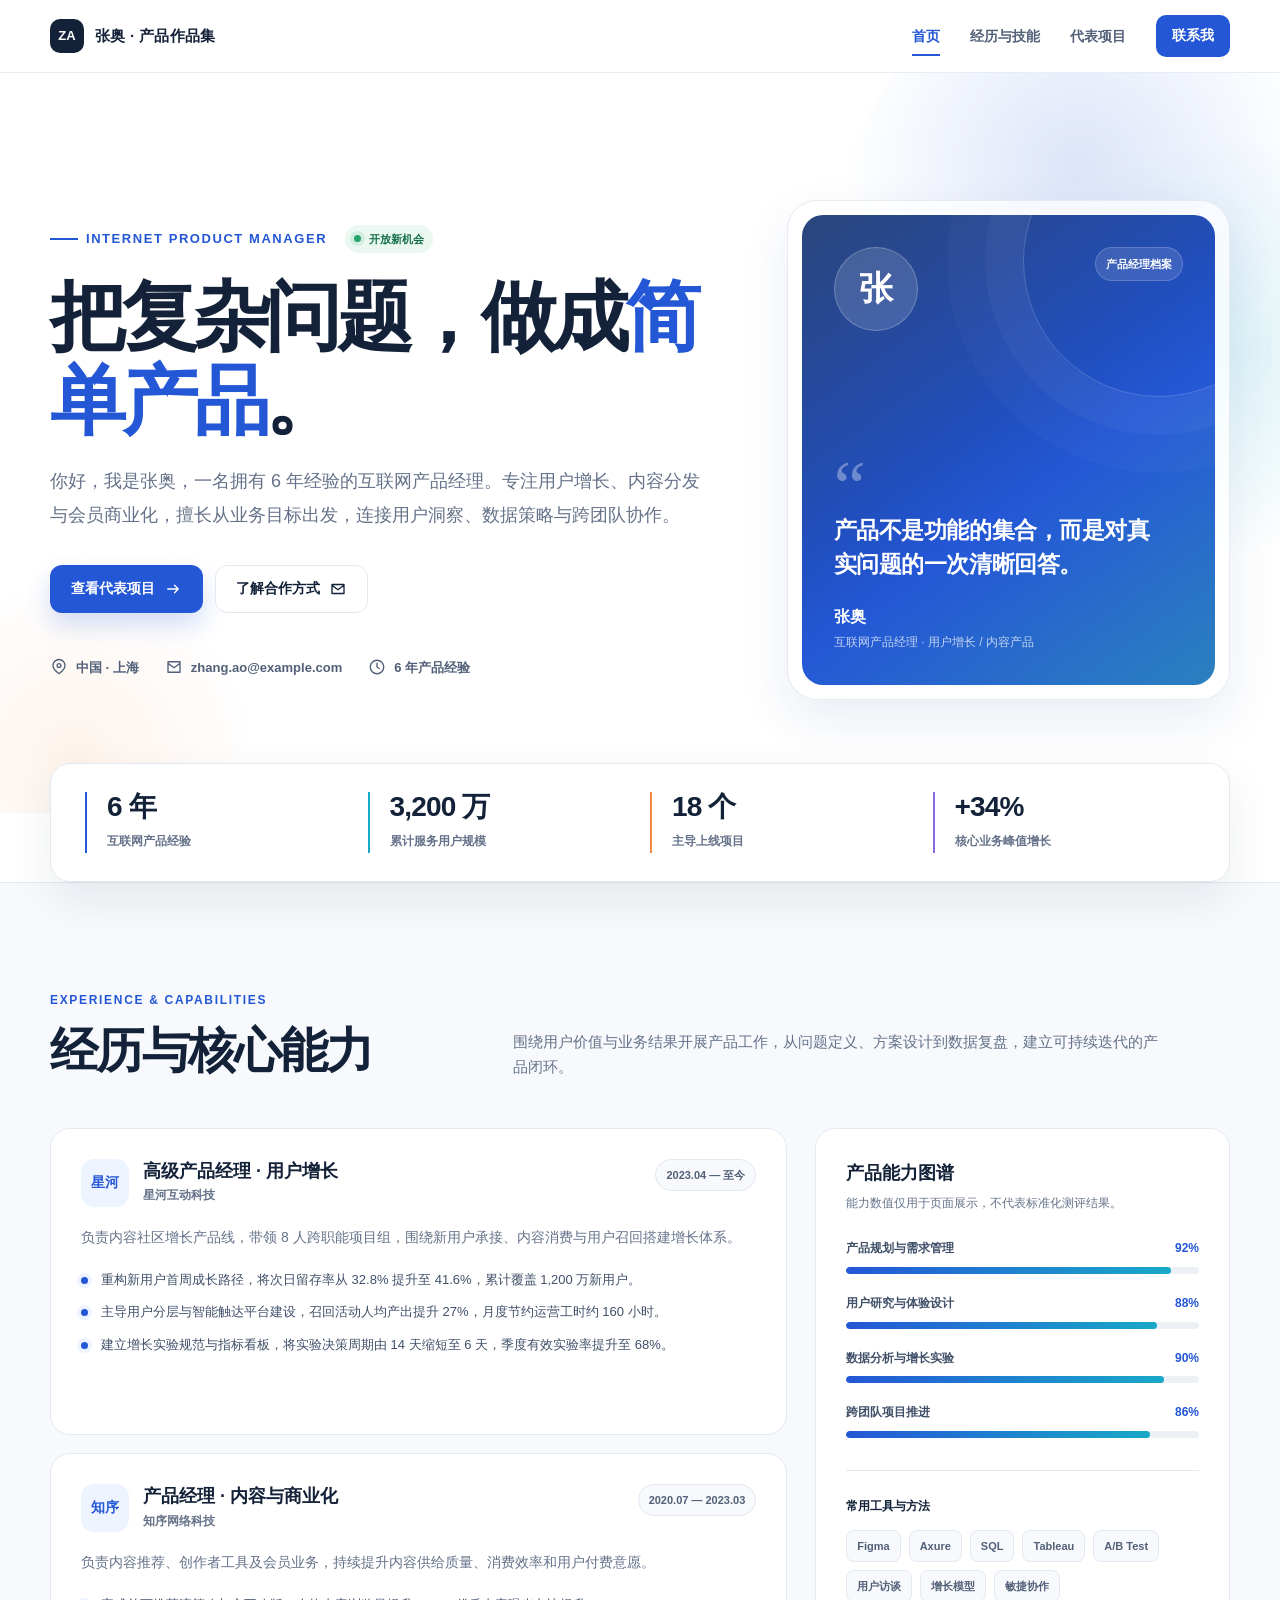
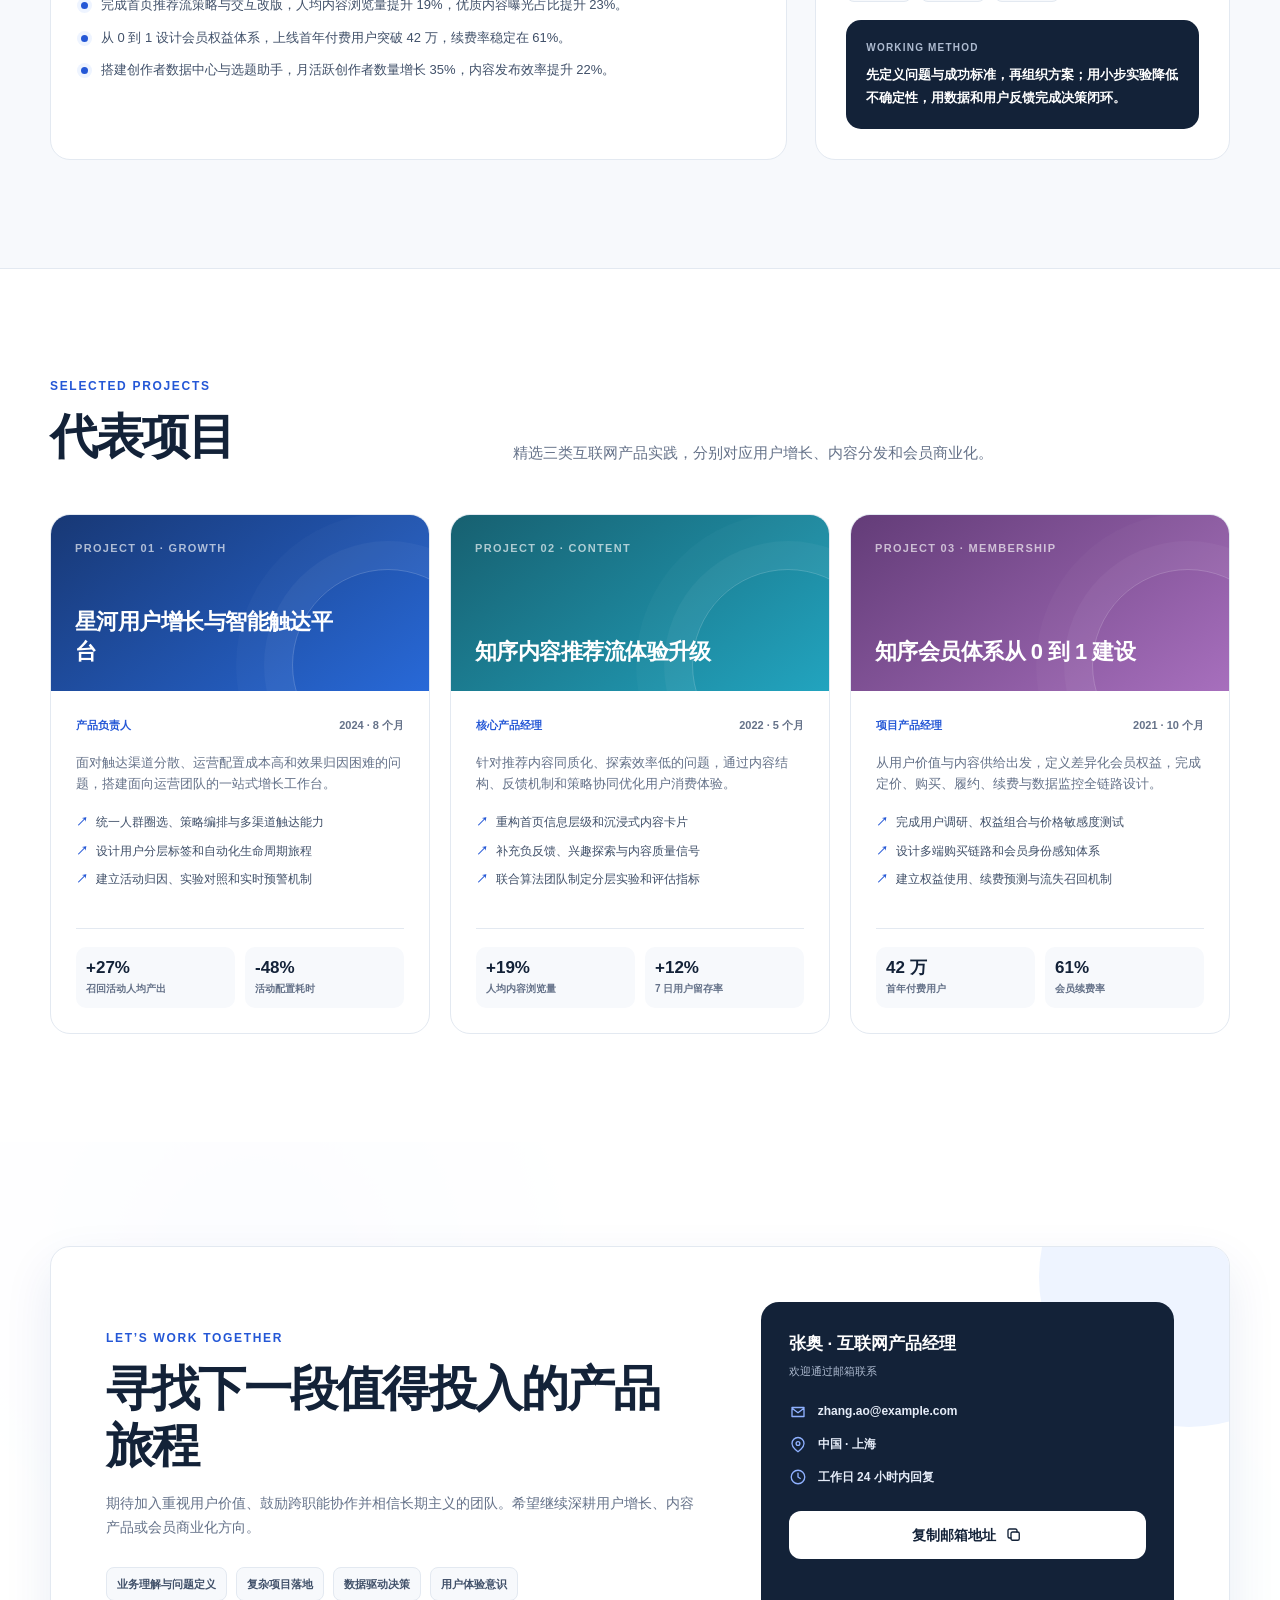
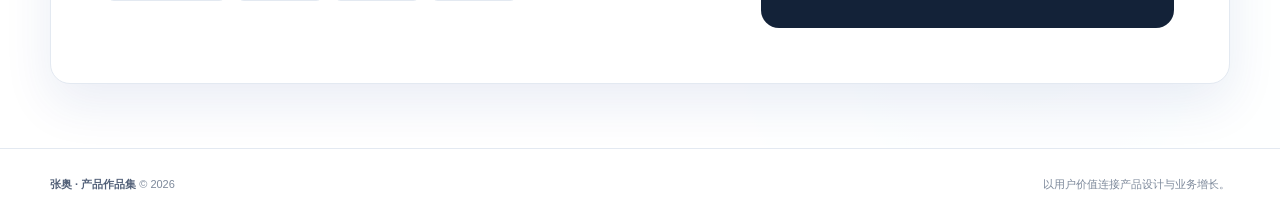
==== product-manager-portfolio/index.html @ 7a9aa95c "Publish product manager portfolio" ====
<!DOCTYPE html>
<html lang="zh-CN">
<head>
  <meta charset="UTF-8">
  <meta name="viewport" content="width=device-width, initial-scale=1.0">
  <meta name="description" content="互联网产品经理张奥的个人作品集主页">
  <title>张奥｜互联网产品经理作品集</title>
  <style>
    :root {
      --ink: #132238;
      --muted: #657289;
      --blue: #2457d6;
      --blue-dark: #173b93;
      --blue-soft: #eef4ff;
      --cyan: #19a9c8;
      --orange: #f08a45;
      --line: #e3e9f1;
      --panel: #f7f9fc;
      --white: #ffffff;
      --shadow: 0 20px 50px rgba(23, 59, 147, 0.09);
      --radius: 20px;
      --max: 1180px;
    }

    * {
      box-sizing: border-box;
    }

    html {
      scroll-behavior: smooth;
      scroll-padding-top: 88px;
    }

    body {
      margin: 0;
      color: var(--ink);
      background: var(--white);
      font-family: Inter, "PingFang SC", "Microsoft YaHei", Arial, sans-serif;
      line-height: 1.65;
      overflow-x: hidden;
    }

    a {
      color: inherit;
      text-decoration: none;
    }

    button {
      font: inherit;
    }

    .container {
      width: min(calc(100% - 40px), var(--max));
      margin: 0 auto;
    }

    .fiction-bar {
      position: relative;
      z-index: 20;
      padding: 8px 20px;
      color: #526078;
      background: #f5f7fb;
      border-bottom: 1px solid var(--line);
      font-size: 12px;
      letter-spacing: 0.06em;
      text-align: center;
    }

    .site-header {
      position: sticky;
      top: 0;
      z-index: 15;
      background: rgba(255, 255, 255, 0.9);
      border-bottom: 1px solid rgba(227, 233, 241, 0.8);
      backdrop-filter: blur(18px);
    }

    .nav-wrap {
      min-height: 72px;
      display: flex;
      align-items: center;
      justify-content: space-between;
      gap: 20px;
    }

    .brand {
      display: flex;
      align-items: center;
      gap: 11px;
      font-size: 15px;
      font-weight: 800;
      letter-spacing: 0.02em;
    }

    .brand-mark {
      width: 34px;
      height: 34px;
      display: grid;
      place-items: center;
      color: var(--white);
      background: var(--ink);
      border-radius: 10px;
      font-size: 13px;
      letter-spacing: 0;
    }

    .nav-links {
      display: flex;
      align-items: center;
      gap: 30px;
      color: #526078;
      font-size: 14px;
      font-weight: 600;
    }

    .nav-links a {
      position: relative;
      padding: 24px 0 22px;
      transition: color 0.25s ease;
    }

    .nav-links a::after {
      content: "";
      position: absolute;
      right: 0;
      bottom: 15px;
      left: 0;
      height: 2px;
      background: var(--blue);
      transform: scaleX(0);
      transition: transform 0.25s ease;
    }

    .nav-links a:hover,
    .nav-links a.active {
      color: var(--blue);
    }

    .nav-links a.active::after {
      transform: scaleX(1);
    }

    .nav-cta {
      padding: 9px 16px !important;
      color: var(--white) !important;
      background: var(--blue);
      border-radius: 10px;
    }

    .nav-cta::after {
      display: none;
    }

    .menu-button {
      display: none;
      width: 42px;
      height: 42px;
      padding: 0;
      background: var(--white);
      border: 1px solid var(--line);
      border-radius: 11px;
      cursor: pointer;
    }

    .menu-button span {
      display: block;
      width: 18px;
      height: 2px;
      margin: 4px auto;
      background: var(--ink);
    }

    .hero {
      position: relative;
      min-height: 740px;
      padding: 86px 0 72px;
      display: flex;
      align-items: center;
      overflow: hidden;
    }

    .hero::before {
      content: "";
      position: absolute;
      top: -120px;
      right: -170px;
      width: 620px;
      height: 620px;
      background:
        radial-gradient(circle at 40% 35%, rgba(36, 87, 214, 0.16), transparent 42%),
        radial-gradient(circle at 64% 64%, rgba(25, 169, 200, 0.15), transparent 38%);
      border-radius: 50%;
      filter: blur(2px);
      pointer-events: none;
    }

    .hero::after {
      content: "";
      position: absolute;
      left: -120px;
      bottom: -140px;
      width: 390px;
      height: 390px;
      background: radial-gradient(circle, rgba(240, 138, 69, 0.1), transparent 66%);
      border-radius: 50%;
      pointer-events: none;
    }

    .hero-grid {
      position: relative;
      z-index: 2;
      display: grid;
      grid-template-columns: 1.2fr 0.8fr;
      align-items: center;
      gap: 72px;
    }

    .eyebrow {
      display: inline-flex;
      align-items: center;
      gap: 8px;
      margin: 0 0 22px;
      color: var(--blue);
      font-size: 13px;
      font-weight: 800;
      letter-spacing: 0.12em;
      text-transform: uppercase;
    }

    .eyebrow::before {
      content: "";
      width: 28px;
      height: 2px;
      background: currentColor;
    }

    .availability {
      display: inline-flex;
      align-items: center;
      gap: 8px;
      margin-left: 10px;
      padding: 5px 9px;
      color: #15704a;
      background: #eaf8f1;
      border-radius: 999px;
      font-size: 11px;
      letter-spacing: 0;
    }

    .availability::before {
      content: "";
      width: 7px;
      height: 7px;
      background: #24a66a;
      border-radius: 50%;
      box-shadow: 0 0 0 4px rgba(36, 166, 106, 0.12);
    }

    h1 {
      max-width: 760px;
      margin: 0 0 22px;
      font-size: clamp(46px, 6vw, 76px);
      line-height: 1.1;
      letter-spacing: -0.055em;
    }

    h1 span {
      color: var(--blue);
    }

    .hero-lead {
      max-width: 665px;
      margin: 0 0 32px;
      color: var(--muted);
      font-size: 18px;
      line-height: 1.9;
    }

    .hero-actions {
      display: flex;
      flex-wrap: wrap;
      gap: 12px;
      margin-bottom: 44px;
    }

    .button {
      display: inline-flex;
      align-items: center;
      justify-content: center;
      gap: 9px;
      min-height: 48px;
      padding: 0 20px;
      border: 1px solid transparent;
      border-radius: 12px;
      font-size: 14px;
      font-weight: 750;
      cursor: pointer;
      transition: transform 0.25s ease, box-shadow 0.25s ease, background 0.25s ease;
    }

    .button:hover {
      transform: translateY(-2px);
    }

    .button-primary {
      color: var(--white);
      background: var(--blue);
      box-shadow: 0 12px 24px rgba(36, 87, 214, 0.2);
    }

    .button-primary:hover {
      background: var(--blue-dark);
      box-shadow: 0 16px 30px rgba(36, 87, 214, 0.26);
    }

    .button-secondary {
      color: var(--ink);
      background: var(--white);
      border-color: var(--line);
    }

    .button-secondary:hover {
      border-color: #b9c7dd;
      box-shadow: 0 12px 24px rgba(19, 34, 56, 0.08);
    }

    .icon {
      width: 18px;
      height: 18px;
      flex: none;
      stroke: currentColor;
      stroke-width: 1.8;
      stroke-linecap: round;
      stroke-linejoin: round;
      fill: none;
    }

    .meta-row {
      display: flex;
      flex-wrap: wrap;
      gap: 26px;
      color: #516078;
      font-size: 13px;
      font-weight: 600;
    }

    .meta-item {
      display: inline-flex;
      align-items: center;
      gap: 8px;
    }

    .profile-card {
      position: relative;
      padding: 14px;
      background: rgba(255, 255, 255, 0.68);
      border: 1px solid rgba(227, 233, 241, 0.9);
      border-radius: 30px;
      box-shadow: var(--shadow);
      backdrop-filter: blur(12px);
    }

    .profile-visual {
      position: relative;
      min-height: 470px;
      padding: 32px;
      display: flex;
      flex-direction: column;
      justify-content: space-between;
      color: var(--white);
      background:
        linear-gradient(145deg, rgba(255, 255, 255, 0.09), transparent 45%),
        linear-gradient(145deg, #16336f, #2457d6 58%, #2b81bf);
      border-radius: 21px;
      overflow: hidden;
    }

    .profile-visual::before {
      content: "";
      position: absolute;
      top: -90px;
      right: -80px;
      width: 270px;
      height: 270px;
      border: 1px solid rgba(255, 255, 255, 0.2);
      border-radius: 50%;
      box-shadow:
        0 0 0 38px rgba(255, 255, 255, 0.035),
        0 0 0 76px rgba(255, 255, 255, 0.025);
    }

    .profile-top {
      position: relative;
      z-index: 2;
      display: flex;
      align-items: flex-start;
      justify-content: space-between;
      gap: 20px;
    }

    .avatar {
      width: 84px;
      height: 84px;
      display: grid;
      place-items: center;
      color: var(--white);
      background: rgba(255, 255, 255, 0.14);
      border: 1px solid rgba(255, 255, 255, 0.24);
      border-radius: 50%;
      font-family: Georgia, serif;
      font-size: 34px;
      font-weight: 700;
    }

    .profile-chip {
      padding: 7px 10px;
      background: rgba(255, 255, 255, 0.12);
      border: 1px solid rgba(255, 255, 255, 0.18);
      border-radius: 999px;
      font-size: 11px;
      font-weight: 700;
    }

    .profile-quote {
      position: relative;
      z-index: 2;
    }

    .quote-mark {
      display: block;
      margin-bottom: -10px;
      color: rgba(255, 255, 255, 0.35);
      font-family: Georgia, serif;
      font-size: 72px;
      line-height: 1;
    }

    .profile-quote p {
      max-width: 320px;
      margin: 0 0 22px;
      font-size: 23px;
      font-weight: 700;
      line-height: 1.5;
      letter-spacing: -0.02em;
    }

    .profile-signature strong,
    .profile-signature span {
      display: block;
    }

    .profile-signature span {
      margin-top: 3px;
      color: rgba(255, 255, 255, 0.72);
      font-size: 12px;
    }

    .stats-strip {
      position: relative;
      z-index: 3;
      margin-top: -50px;
    }

    .stats-grid {
      padding: 28px 34px;
      display: grid;
      grid-template-columns: repeat(4, 1fr);
      gap: 20px;
      background: var(--white);
      border: 1px solid var(--line);
      border-radius: var(--radius);
      box-shadow: 0 18px 45px rgba(19, 34, 56, 0.08);
    }

    .stat {
      position: relative;
      padding-left: 20px;
      border-left: 2px solid var(--line);
    }

    .stat:first-child {
      border-left-color: var(--blue);
    }

    .stat:nth-child(2) {
      border-left-color: var(--cyan);
    }

    .stat:nth-child(3) {
      border-left-color: var(--orange);
    }

    .stat:nth-child(4) {
      border-left-color: #8b69dc;
    }

    .stat-value {
      display: block;
      margin-bottom: 4px;
      color: var(--ink);
      font-size: 28px;
      font-weight: 850;
      line-height: 1.1;
      letter-spacing: -0.03em;
    }

    .stat-label {
      color: var(--muted);
      font-size: 12px;
      font-weight: 600;
    }

    section {
      padding: 108px 0;
    }

    .section-muted {
      background: var(--panel);
      border-top: 1px solid var(--line);
      border-bottom: 1px solid var(--line);
    }

    .section-heading {
      margin-bottom: 48px;
      display: grid;
      grid-template-columns: 0.72fr 1.28fr;
      align-items: end;
      gap: 60px;
    }

    .section-kicker {
      display: block;
      margin-bottom: 12px;
      color: var(--blue);
      font-size: 12px;
      font-weight: 850;
      letter-spacing: 0.14em;
      text-transform: uppercase;
    }

    h2 {
      margin: 0;
      font-size: clamp(34px, 4vw, 48px);
      line-height: 1.18;
      letter-spacing: -0.04em;
    }

    .section-heading p {
      max-width: 650px;
      margin: 0;
      color: var(--muted);
      font-size: 15px;
    }

    .experience-layout {
      display: grid;
      grid-template-columns: 1.28fr 0.72fr;
      gap: 28px;
    }

    .timeline {
      display: grid;
      gap: 18px;
    }

    .experience-card,
    .skill-panel,
    .project-card,
    .contact-panel {
      background: var(--white);
      border: 1px solid var(--line);
      border-radius: var(--radius);
      transition: transform 0.3s ease, border-color 0.3s ease, box-shadow 0.3s ease;
    }

    .experience-card:hover,
    .skill-panel:hover,
    .project-card:hover {
      transform: translateY(-5px);
      border-color: #c6d2e4;
      box-shadow: var(--shadow);
    }

    .experience-card {
      padding: 30px;
    }

    .experience-head {
      display: flex;
      align-items: flex-start;
      justify-content: space-between;
      gap: 22px;
      margin-bottom: 19px;
    }

    .company {
      display: flex;
      align-items: center;
      gap: 14px;
    }

    .company-logo {
      width: 48px;
      height: 48px;
      display: grid;
      place-items: center;
      color: var(--blue);
      background: var(--blue-soft);
      border-radius: 13px;
      font-size: 14px;
      font-weight: 850;
    }

    .company h3 {
      margin: 0;
      font-size: 18px;
      line-height: 1.35;
    }

    .company p {
      margin: 3px 0 0;
      color: var(--muted);
      font-size: 12px;
      font-weight: 600;
    }

    .date-pill {
      flex: none;
      padding: 6px 10px;
      color: #526078;
      background: var(--panel);
      border: 1px solid var(--line);
      border-radius: 999px;
      font-size: 11px;
      font-weight: 700;
    }

    .experience-summary {
      margin: 0 0 20px;
      color: var(--muted);
      font-size: 14px;
    }

    .achievement-list {
      margin: 0;
      padding: 0;
      display: grid;
      gap: 11px;
      list-style: none;
    }

    .achievement-list li {
      position: relative;
      padding-left: 20px;
      color: #405069;
      font-size: 13px;
    }

    .achievement-list li::before {
      content: "";
      position: absolute;
      top: 8px;
      left: 0;
      width: 7px;
      height: 7px;
      background: var(--blue);
      border-radius: 50%;
      box-shadow: 0 0 0 4px var(--blue-soft);
    }

    .skill-panel {
      padding: 30px;
    }

    .skill-panel h3 {
      margin: 0 0 6px;
      font-size: 18px;
    }

    .skill-panel > p {
      margin: 0 0 25px;
      color: var(--muted);
      font-size: 12px;
    }

    .skill-list {
      display: grid;
      gap: 20px;
    }

    .skill-line {
      display: grid;
      gap: 8px;
    }

    .skill-label {
      display: flex;
      justify-content: space-between;
      color: #405069;
      font-size: 12px;
      font-weight: 700;
    }

    .skill-label span:last-child {
      color: var(--blue);
    }

    .skill-track {
      height: 7px;
      background: #edf1f6;
      border-radius: 999px;
      overflow: hidden;
    }

    .skill-fill {
      height: 100%;
      width: var(--level);
      background: linear-gradient(90deg, var(--blue), var(--cyan));
      border-radius: inherit;
      transform-origin: left;
    }

    .tool-block {
      margin-top: 32px;
      padding-top: 26px;
      border-top: 1px solid var(--line);
    }

    .tool-block strong {
      display: block;
      margin-bottom: 13px;
      font-size: 12px;
    }

    .tag-list {
      display: flex;
      flex-wrap: wrap;
      gap: 8px;
    }

    .tag {
      padding: 6px 10px;
      color: #526078;
      background: var(--panel);
      border: 1px solid var(--line);
      border-radius: 8px;
      font-size: 11px;
      font-weight: 700;
    }

    .method-card {
      margin-top: 18px;
      padding: 20px;
      color: var(--white);
      background: var(--ink);
      border-radius: 15px;
    }

    .method-card span {
      display: block;
      margin-bottom: 7px;
      color: #aebbd0;
      font-size: 10px;
      font-weight: 800;
      letter-spacing: 0.12em;
      text-transform: uppercase;
    }

    .method-card p {
      margin: 0;
      font-size: 13px;
      font-weight: 650;
      line-height: 1.75;
    }

    .projects-grid {
      display: grid;
      grid-template-columns: repeat(3, 1fr);
      gap: 20px;
    }

    .project-card {
      min-height: 520px;
      display: flex;
      flex-direction: column;
      overflow: hidden;
    }

    .project-cover {
      position: relative;
      min-height: 176px;
      padding: 24px;
      display: flex;
      flex-direction: column;
      justify-content: space-between;
      color: var(--white);
      overflow: hidden;
    }

    .project-card:nth-child(1) .project-cover {
      background: linear-gradient(145deg, #183875, #2869d8);
    }

    .project-card:nth-child(2) .project-cover {
      background: linear-gradient(145deg, #176070, #22a4bf);
    }

    .project-card:nth-child(3) .project-cover {
      background: linear-gradient(145deg, #633c78, #a76fbd);
    }

    .project-cover::after {
      content: "";
      position: absolute;
      right: -55px;
      bottom: -70px;
      width: 190px;
      height: 190px;
      border: 1px solid rgba(255, 255, 255, 0.2);
      border-radius: 50%;
      box-shadow:
        0 0 0 28px rgba(255, 255, 255, 0.04),
        0 0 0 56px rgba(255, 255, 255, 0.025);
    }

    .project-index {
      position: relative;
      z-index: 2;
      color: rgba(255, 255, 255, 0.65);
      font-size: 11px;
      font-weight: 800;
      letter-spacing: 0.12em;
    }

    .project-cover h3 {
      position: relative;
      z-index: 2;
      max-width: 270px;
      margin: 0;
      font-size: 22px;
      line-height: 1.35;
      letter-spacing: -0.025em;
    }

    .project-body {
      padding: 25px;
      display: flex;
      flex: 1;
      flex-direction: column;
    }

    .project-role {
      margin-bottom: 18px;
      display: flex;
      align-items: center;
      justify-content: space-between;
      gap: 10px;
      color: var(--muted);
      font-size: 11px;
      font-weight: 700;
    }

    .project-role strong {
      color: var(--blue);
    }

    .project-body p {
      margin: 0 0 18px;
      color: var(--muted);
      font-size: 13px;
    }

    .project-points {
      margin: 0 0 20px;
      padding: 0;
      display: grid;
      gap: 9px;
      list-style: none;
    }

    .project-points li {
      display: flex;
      gap: 8px;
      color: #405069;
      font-size: 12px;
    }

    .project-points li::before {
      content: "↗";
      color: var(--blue);
      font-weight: 800;
    }

    .project-results {
      margin-top: auto;
      padding-top: 18px;
      display: grid;
      grid-template-columns: repeat(2, 1fr);
      gap: 10px;
      border-top: 1px solid var(--line);
    }

    .result-box {
      padding: 10px;
      background: var(--panel);
      border-radius: 10px;
    }

    .result-box strong,
    .result-box span {
      display: block;
    }

    .result-box strong {
      color: var(--ink);
      font-size: 17px;
      line-height: 1.3;
    }

    .result-box span {
      margin-top: 2px;
      color: var(--muted);
      font-size: 10px;
      font-weight: 600;
    }

    .project-note {
      margin: 28px 0 0;
      color: #7d899b;
      font-size: 11px;
      text-align: center;
    }

    .contact-section {
      padding: 104px 0 64px;
      background:
        linear-gradient(rgba(255, 255, 255, 0.93), rgba(255, 255, 255, 0.93)),
        radial-gradient(circle at 20% 20%, #cddcff, transparent 32%),
        radial-gradient(circle at 80% 80%, #d1f1f5, transparent 30%);
    }

    .contact-panel {
      position: relative;
      padding: 55px;
      display: grid;
      grid-template-columns: 1.18fr 0.82fr;
      align-items: center;
      gap: 60px;
      overflow: hidden;
      box-shadow: var(--shadow);
    }

    .contact-panel::before {
      content: "";
      position: absolute;
      top: -120px;
      right: -110px;
      width: 300px;
      height: 300px;
      background: var(--blue-soft);
      border-radius: 50%;
    }

    .contact-copy {
      position: relative;
      z-index: 2;
    }

    .contact-copy h2 {
      max-width: 600px;
      margin-bottom: 18px;
    }

    .contact-copy p {
      max-width: 610px;
      margin: 0 0 28px;
      color: var(--muted);
      font-size: 14px;
    }

    .strengths {
      margin: 0;
      padding: 0;
      display: flex;
      flex-wrap: wrap;
      gap: 9px;
      list-style: none;
    }

    .strengths li {
      padding: 7px 10px;
      color: #405069;
      background: var(--panel);
      border: 1px solid var(--line);
      border-radius: 8px;
      font-size: 11px;
      font-weight: 700;
    }

    .contact-card {
      position: relative;
      z-index: 2;
      padding: 28px;
      color: var(--white);
      background: var(--ink);
      border-radius: 18px;
    }

    .contact-card h3 {
      margin: 0 0 4px;
      font-size: 17px;
    }

    .contact-card > p {
      margin: 0 0 22px;
      color: #aebbd0;
      font-size: 11px;
    }

    .contact-list {
      margin: 0 0 24px;
      padding: 0;
      display: grid;
      gap: 13px;
      list-style: none;
    }

    .contact-list li {
      display: flex;
      align-items: center;
      gap: 11px;
      color: #e5ecf8;
      font-size: 12px;
      font-weight: 600;
    }

    .contact-list .icon {
      color: #8fb1ff;
    }

    .contact-card .button {
      width: 100%;
      color: var(--ink);
      background: var(--white);
    }

    .copy-feedback {
      min-height: 19px;
      margin: 9px 0 0;
      color: #91d8c1;
      font-size: 10px;
      text-align: center;
    }

    footer {
      padding: 26px 0;
      background: var(--white);
      border-top: 1px solid var(--line);
    }

    .footer-wrap {
      display: flex;
      align-items: center;
      justify-content: space-between;
      gap: 20px;
      color: #7d899b;
      font-size: 11px;
    }

    .footer-wrap strong {
      color: #526078;
    }

    .reveal {
      opacity: 0;
      transform: translateY(22px);
      transition: opacity 0.65s ease, transform 0.65s ease;
    }

    .reveal.visible {
      opacity: 1;
      transform: translateY(0);
    }

    @media (prefers-reduced-motion: reduce) {
      html {
        scroll-behavior: auto;
      }

      .reveal {
        opacity: 1;
        transform: none;
        transition: none;
      }

      * {
        transition-duration: 0.01ms !important;
      }
    }

    @media (max-width: 980px) {
      .hero {
        min-height: auto;
        padding: 70px 0 100px;
      }

      .hero-grid,
      .experience-layout,
      .contact-panel {
        grid-template-columns: 1fr;
      }

      .hero-grid {
        gap: 44px;
      }

      .profile-card {
        max-width: 520px;
      }

      .profile-visual {
        min-height: 390px;
      }

      .stats-grid {
        grid-template-columns: repeat(2, 1fr);
        row-gap: 25px;
      }

      .section-heading {
        grid-template-columns: 1fr;
        gap: 16px;
      }

      .projects-grid {
        grid-template-columns: repeat(2, 1fr);
      }

      .project-card:last-child {
        grid-column: span 2;
        min-height: auto;
      }
    }

    @media (max-width: 760px) {
      .container {
        width: min(calc(100% - 28px), var(--max));
      }

      .fiction-bar {
        padding: 7px 14px;
        font-size: 10px;
      }

      .site-header {
        top: 0;
      }

      .nav-wrap {
        min-height: 64px;
      }

      .menu-button {
        display: block;
      }

      .nav-links {
        position: absolute;
        top: 64px;
        right: 14px;
        left: 14px;
        padding: 14px;
        display: none;
        align-items: stretch;
        gap: 2px;
        background: rgba(255, 255, 255, 0.98);
        border: 1px solid var(--line);
        border-radius: 14px;
        box-shadow: var(--shadow);
      }

      .nav-links.open {
        display: grid;
      }

      .nav-links a {
        padding: 10px 12px;
        border-radius: 8px;
      }

      .nav-links a:hover {
        background: var(--panel);
      }

      .nav-links a::after {
        display: none;
      }

      .nav-cta {
        margin-top: 4px;
        text-align: center;
      }

      .hero {
        padding: 58px 0 86px;
      }

      h1 {
        font-size: clamp(40px, 15vw, 58px);
      }

      .hero-lead {
        font-size: 15px;
      }

      .availability {
        display: flex;
        width: fit-content;
        margin: 10px 0 0;
      }

      .meta-row {
        display: grid;
        gap: 12px;
      }

      .profile-visual {
        min-height: 350px;
        padding: 25px;
      }

      .profile-quote p {
        font-size: 20px;
      }

      .stats-strip {
        margin-top: -38px;
      }

      .stats-grid {
        padding: 22px;
        gap: 18px 10px;
      }

      .stat {
        padding-left: 12px;
      }

      .stat-value {
        font-size: 22px;
      }

      section {
        padding: 78px 0;
      }

      .section-heading {
        margin-bottom: 32px;
      }

      .experience-card,
      .skill-panel {
        padding: 22px;
      }

      .experience-head {
        display: grid;
        gap: 14px;
      }

      .date-pill {
        width: fit-content;
      }

      .projects-grid {
        grid-template-columns: 1fr;
      }

      .project-card:last-child {
        grid-column: auto;
      }

      .project-card {
        min-height: auto;
      }

      .contact-section {
        padding: 76px 0 50px;
      }

      .contact-panel {
        padding: 28px 22px;
        gap: 32px;
      }

      .footer-wrap {
        display: grid;
        justify-content: start;
        gap: 6px;
      }
    }
  </style>
</head>
<body>
  <header class="site-header">
    <div class="container nav-wrap">
      <a class="brand" href="#home" aria-label="返回首页">
        <span class="brand-mark">ZA</span>
        <span>张奥 · 产品作品集</span>
      </a>
      <button class="menu-button" type="button" aria-label="打开导航菜单" aria-expanded="false">
        <span></span><span></span><span></span>
      </button>
      <nav class="nav-links" aria-label="主导航">
        <a href="#home" class="active">首页</a>
        <a href="#experience">经历与技能</a>
        <a href="#projects">代表项目</a>
        <a href="#contact" class="nav-cta">联系我</a>
      </nav>
    </div>
  </header>

  <main>
    <section class="hero" id="home">
      <div class="container hero-grid">
        <div class="hero-copy reveal">
          <p class="eyebrow">
            Internet Product Manager
            <span class="availability">开放新机会</span>
          </p>
          <h1>把复杂问题，做成<span>简单产品</span>。</h1>
          <p class="hero-lead">
            你好，我是张奥，一名拥有 6 年经验的互联网产品经理。专注用户增长、内容分发与会员商业化，擅长从业务目标出发，连接用户洞察、数据策略与跨团队协作。
          </p>
          <div class="hero-actions">
            <a class="button button-primary" href="#projects">
              查看代表项目
              <svg class="icon" viewBox="0 0 24 24" aria-hidden="true"><path d="M5 12h14M14 7l5 5-5 5"/></svg>
            </a>
            <a class="button button-secondary" href="#contact">
              了解合作方式
              <svg class="icon" viewBox="0 0 24 24" aria-hidden="true"><path d="M4 6h16v12H4zM4 7l8 6 8-6"/></svg>
            </a>
          </div>
          <div class="meta-row">
            <span class="meta-item">
              <svg class="icon" viewBox="0 0 24 24" aria-hidden="true"><path d="M20 10c0 5-8 11-8 11S4 15 4 10a8 8 0 1 1 16 0z"/><circle cx="12" cy="10" r="2.5"/></svg>
              中国 · 上海
            </span>
            <span class="meta-item">
              <svg class="icon" viewBox="0 0 24 24" aria-hidden="true"><path d="M4 5h16v14H4zM4 7l8 6 8-6"/></svg>
              zhang.ao@example.com
            </span>
            <span class="meta-item">
              <svg class="icon" viewBox="0 0 24 24" aria-hidden="true"><circle cx="12" cy="12" r="9"/><path d="M12 7v5l3 2"/></svg>
              6 年产品经验
            </span>
          </div>
        </div>

        <aside class="profile-card reveal" aria-label="个人产品理念">
          <div class="profile-visual">
            <div class="profile-top">
              <div class="avatar" aria-hidden="true">张</div>
              <span class="profile-chip">产品经理档案</span>
            </div>
            <div class="profile-quote">
              <span class="quote-mark">“</span>
              <p>产品不是功能的集合，而是对真实问题的一次清晰回答。</p>
              <div class="profile-signature">
                <strong>张奥</strong>
                <span>互联网产品经理 · 用户增长 / 内容产品</span>
              </div>
            </div>
          </div>
        </aside>
      </div>
    </section>

    <div class="container stats-strip reveal" aria-label="核心成果数据">
      <div class="stats-grid">
        <div class="stat"><strong class="stat-value">6 年</strong><span class="stat-label">互联网产品经验</span></div>
        <div class="stat"><strong class="stat-value">3,200 万</strong><span class="stat-label">累计服务用户规模</span></div>
        <div class="stat"><strong class="stat-value">18 个</strong><span class="stat-label">主导上线项目</span></div>
        <div class="stat"><strong class="stat-value">+34%</strong><span class="stat-label">核心业务峰值增长</span></div>
      </div>
    </div>

    <section class="section-muted" id="experience">
      <div class="container">
        <div class="section-heading reveal">
          <div>
            <span class="section-kicker">Experience & Capabilities</span>
            <h2>经历与核心能力</h2>
          </div>
          <p>围绕用户价值与业务结果开展产品工作，从问题定义、方案设计到数据复盘，建立可持续迭代的产品闭环。</p>
        </div>

        <div class="experience-layout">
          <div class="timeline">
            <article class="experience-card reveal">
              <div class="experience-head">
                <div class="company">
                  <div class="company-logo">星河</div>
                  <div>
                    <h3>高级产品经理 · 用户增长</h3>
                    <p>星河互动科技</p>
                  </div>
                </div>
                <span class="date-pill">2023.04 — 至今</span>
              </div>
              <p class="experience-summary">
                负责内容社区增长产品线，带领 8 人跨职能项目组，围绕新用户承接、内容消费与用户召回搭建增长体系。
              </p>
              <ul class="achievement-list">
                <li>重构新用户首周成长路径，将次日留存率从 32.8% 提升至 41.6%，累计覆盖 1,200 万新用户。</li>
                <li>主导用户分层与智能触达平台建设，召回活动人均产出提升 27%，月度节约运营工时约 160 小时。</li>
                <li>建立增长实验规范与指标看板，将实验决策周期由 14 天缩短至 6 天，季度有效实验率提升至 68%。</li>
              </ul>
            </article>

            <article class="experience-card reveal">
              <div class="experience-head">
                <div class="company">
                  <div class="company-logo">知序</div>
                  <div>
                    <h3>产品经理 · 内容与商业化</h3>
                    <p>知序网络科技</p>
                  </div>
                </div>
                <span class="date-pill">2020.07 — 2023.03</span>
              </div>
              <p class="experience-summary">
                负责内容推荐、创作者工具及会员业务，持续提升内容供给质量、消费效率和用户付费意愿。
              </p>
              <ul class="achievement-list">
                <li>完成首页推荐流策略与交互改版，人均内容浏览量提升 19%，优质内容曝光占比提升 23%。</li>
                <li>从 0 到 1 设计会员权益体系，上线首年付费用户突破 42 万，续费率稳定在 61%。</li>
                <li>搭建创作者数据中心与选题助手，月活跃创作者数量增长 35%，内容发布效率提升 22%。</li>
              </ul>
            </article>
          </div>

          <aside class="skill-panel reveal">
            <h3>产品能力图谱</h3>
            <p>能力数值仅用于页面展示，不代表标准化测评结果。</p>
            <div class="skill-list">
              <div class="skill-line">
                <div class="skill-label"><span>产品规划与需求管理</span><span>92%</span></div>
                <div class="skill-track"><div class="skill-fill" style="--level:92%"></div></div>
              </div>
              <div class="skill-line">
                <div class="skill-label"><span>用户研究与体验设计</span><span>88%</span></div>
                <div class="skill-track"><div class="skill-fill" style="--level:88%"></div></div>
              </div>
              <div class="skill-line">
                <div class="skill-label"><span>数据分析与增长实验</span><span>90%</span></div>
                <div class="skill-track"><div class="skill-fill" style="--level:90%"></div></div>
              </div>
              <div class="skill-line">
                <div class="skill-label"><span>跨团队项目推进</span><span>86%</span></div>
                <div class="skill-track"><div class="skill-fill" style="--level:86%"></div></div>
              </div>
            </div>

            <div class="tool-block">
              <strong>常用工具与方法</strong>
              <div class="tag-list">
                <span class="tag">Figma</span>
                <span class="tag">Axure</span>
                <span class="tag">SQL</span>
                <span class="tag">Tableau</span>
                <span class="tag">A/B Test</span>
                <span class="tag">用户访谈</span>
                <span class="tag">增长模型</span>
                <span class="tag">敏捷协作</span>
              </div>
            </div>

            <div class="method-card">
              <span>Working Method</span>
              <p>先定义问题与成功标准，再组织方案；用小步实验降低不确定性，用数据和用户反馈完成决策闭环。</p>
            </div>
          </aside>
        </div>
      </div>
    </section>

    <section id="projects">
      <div class="container">
        <div class="section-heading reveal">
          <div>
            <span class="section-kicker">Selected Projects</span>
            <h2>代表项目</h2>
          </div>
          <p>精选三类互联网产品实践，分别对应用户增长、内容分发和会员商业化。</p>
        </div>

        <div class="projects-grid">
          <article class="project-card reveal">
            <div class="project-cover">
              <span class="project-index">PROJECT 01 · GROWTH</span>
              <h3>星河用户增长与智能触达平台</h3>
            </div>
            <div class="project-body">
              <div class="project-role"><strong>产品负责人</strong><span>2024 · 8 个月</span></div>
              <p>面对触达渠道分散、运营配置成本高和效果归因困难的问题，搭建面向运营团队的一站式增长工作台。</p>
              <ul class="project-points">
                <li>统一人群圈选、策略编排与多渠道触达能力</li>
                <li>设计用户分层标签和自动化生命周期旅程</li>
                <li>建立活动归因、实验对照和实时预警机制</li>
              </ul>
              <div class="project-results">
                <div class="result-box"><strong>+27%</strong><span>召回活动人均产出</span></div>
                <div class="result-box"><strong>-48%</strong><span>活动配置耗时</span></div>
              </div>
            </div>
          </article>

          <article class="project-card reveal">
            <div class="project-cover">
              <span class="project-index">PROJECT 02 · CONTENT</span>
              <h3>知序内容推荐流体验升级</h3>
            </div>
            <div class="project-body">
              <div class="project-role"><strong>核心产品经理</strong><span>2022 · 5 个月</span></div>
              <p>针对推荐内容同质化、探索效率低的问题，通过内容结构、反馈机制和策略协同优化用户消费体验。</p>
              <ul class="project-points">
                <li>重构首页信息层级和沉浸式内容卡片</li>
                <li>补充负反馈、兴趣探索与内容质量信号</li>
                <li>联合算法团队制定分层实验和评估指标</li>
              </ul>
              <div class="project-results">
                <div class="result-box"><strong>+19%</strong><span>人均内容浏览量</span></div>
                <div class="result-box"><strong>+12%</strong><span>7 日用户留存率</span></div>
              </div>
            </div>
          </article>

          <article class="project-card reveal">
            <div class="project-cover">
              <span class="project-index">PROJECT 03 · MEMBERSHIP</span>
              <h3>知序会员体系从 0 到 1 建设</h3>
            </div>
            <div class="project-body">
              <div class="project-role"><strong>项目产品经理</strong><span>2021 · 10 个月</span></div>
              <p>从用户价值与内容供给出发，定义差异化会员权益，完成定价、购买、履约、续费与数据监控全链路设计。</p>
              <ul class="project-points">
                <li>完成用户调研、权益组合与价格敏感度测试</li>
                <li>设计多端购买链路和会员身份感知体系</li>
                <li>建立权益使用、续费预测与流失召回机制</li>
              </ul>
              <div class="project-results">
                <div class="result-box"><strong>42 万</strong><span>首年付费用户</span></div>
                <div class="result-box"><strong>61%</strong><span>会员续费率</span></div>
              </div>
            </div>
          </article>
        </div>
      </div>
    </section>

    <section class="contact-section" id="contact">
      <div class="container">
        <div class="contact-panel reveal">
          <div class="contact-copy">
            <span class="section-kicker">Let’s Work Together</span>
            <h2>寻找下一段值得投入的产品旅程</h2>
            <p>
              期待加入重视用户价值、鼓励跨职能协作并相信长期主义的团队。希望继续深耕用户增长、内容产品或会员商业化方向。
            </p>
            <ul class="strengths" aria-label="个人优势">
              <li>业务理解与问题定义</li>
              <li>复杂项目落地</li>
              <li>数据驱动决策</li>
              <li>用户体验意识</li>
            </ul>
          </div>

          <aside class="contact-card">
            <h3>张奥 · 互联网产品经理</h3>
            <p>欢迎通过邮箱联系</p>
            <ul class="contact-list">
              <li>
                <svg class="icon" viewBox="0 0 24 24" aria-hidden="true"><path d="M4 6h16v12H4zM4 7l8 6 8-6"/></svg>
                zhang.ao@example.com
              </li>
              <li>
                <svg class="icon" viewBox="0 0 24 24" aria-hidden="true"><path d="M20 10c0 5-8 11-8 11S4 15 4 10a8 8 0 1 1 16 0z"/><circle cx="12" cy="10" r="2.5"/></svg>
                中国 · 上海
              </li>
              <li>
                <svg class="icon" viewBox="0 0 24 24" aria-hidden="true"><circle cx="12" cy="12" r="9"/><path d="M12 7v5l3 2"/></svg>
                工作日 24 小时内回复
              </li>
            </ul>
            <button class="button" id="copy-email" type="button">
              复制邮箱地址
              <svg class="icon" viewBox="0 0 24 24" aria-hidden="true"><rect x="8" y="8" width="11" height="11" rx="2"/><path d="M16 8V6a2 2 0 0 0-2-2H6a2 2 0 0 0-2 2v8a2 2 0 0 0 2 2h2"/></svg>
            </button>
            <p class="copy-feedback" id="copy-feedback" aria-live="polite"></p>
          </aside>
        </div>
      </div>
    </section>
  </main>

  <footer>
    <div class="container footer-wrap">
      <span><strong>张奥 · 产品作品集</strong> © 2026</span>
      <span>以用户价值连接产品设计与业务增长。</span>
    </div>
  </footer>

  <script>
    const menuButton = document.querySelector(".menu-button");
    const navLinks = document.querySelector(".nav-links");
    const navItems = document.querySelectorAll(".nav-links a");

    menuButton.addEventListener("click", () => {
      const isOpen = navLinks.classList.toggle("open");
      menuButton.setAttribute("aria-expanded", String(isOpen));
      menuButton.setAttribute("aria-label", isOpen ? "关闭导航菜单" : "打开导航菜单");
    });

    navItems.forEach((item) => {
      item.addEventListener("click", () => {
        navLinks.classList.remove("open");
        menuButton.setAttribute("aria-expanded", "false");
      });
    });

    const revealObserver = new IntersectionObserver((entries) => {
      entries.forEach((entry) => {
        if (entry.isIntersecting) {
          entry.target.classList.add("visible");
          revealObserver.unobserve(entry.target);
        }
      });
    }, { threshold: 0.12 });

    document.querySelectorAll(".reveal").forEach((element) => revealObserver.observe(element));

    const sections = document.querySelectorAll("main section[id]");
    const sectionObserver = new IntersectionObserver((entries) => {
      entries.forEach((entry) => {
        if (!entry.isIntersecting) return;
        navItems.forEach((item) => {
          item.classList.toggle("active", item.getAttribute("href") === "#" + entry.target.id);
        });
      });
    }, { rootMargin: "-35% 0px -55% 0px" });

    sections.forEach((section) => sectionObserver.observe(section));

    const copyButton = document.getElementById("copy-email");
    const copyFeedback = document.getElementById("copy-feedback");
    copyButton.addEventListener("click", async () => {
      const email = "zhang.ao@example.com";
      let copied = false;
      try {
        await navigator.clipboard.writeText(email);
        copied = true;
      } catch (error) {
        const helper = document.createElement("textarea");
        helper.value = email;
        helper.setAttribute("readonly", "");
        helper.style.position = "fixed";
        helper.style.opacity = "0";
        document.body.appendChild(helper);
        helper.select();
        copied = document.execCommand("copy");
        helper.remove();
      }
      copyFeedback.textContent = copied ? "邮箱地址已复制" : "复制失败，请手动复制：zhang.ao@example.com";
      window.setTimeout(() => {
        copyFeedback.textContent = "";
      }, 2600);
    });
  </script>
</body>
</html>
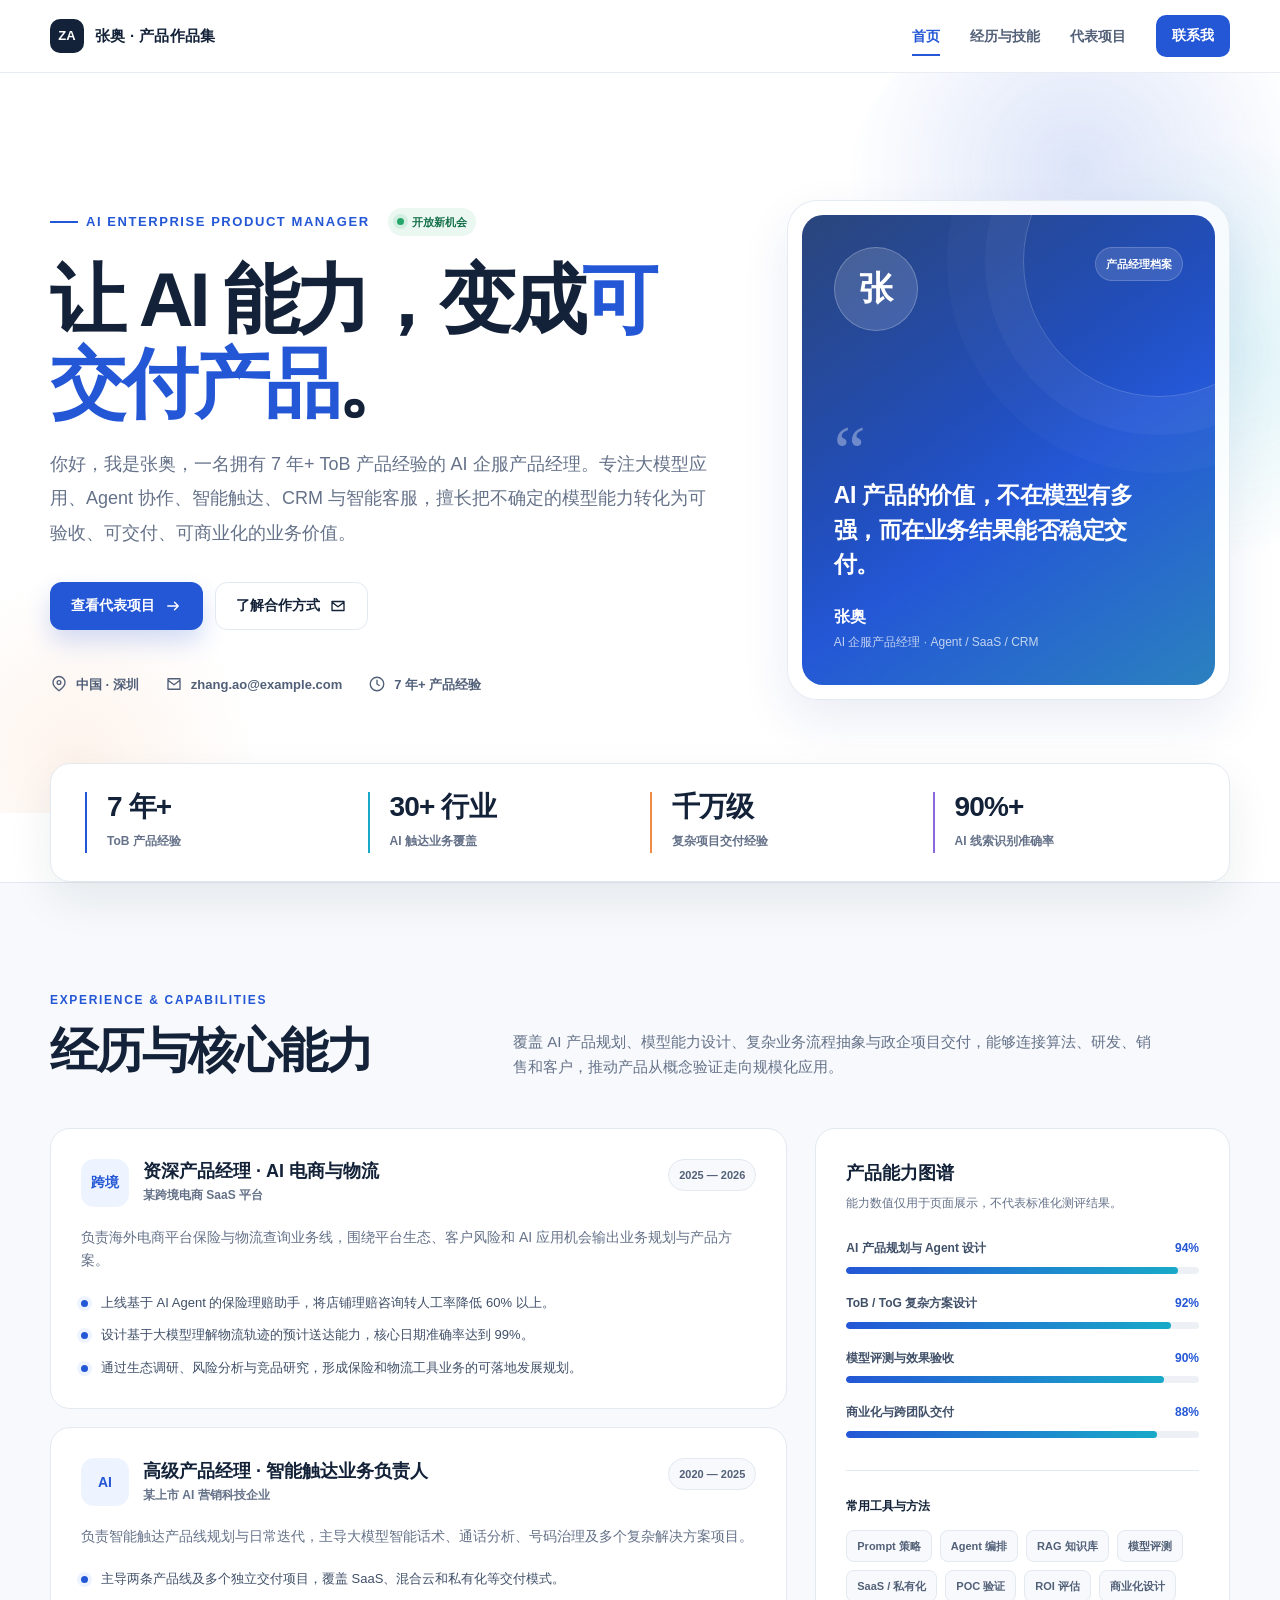
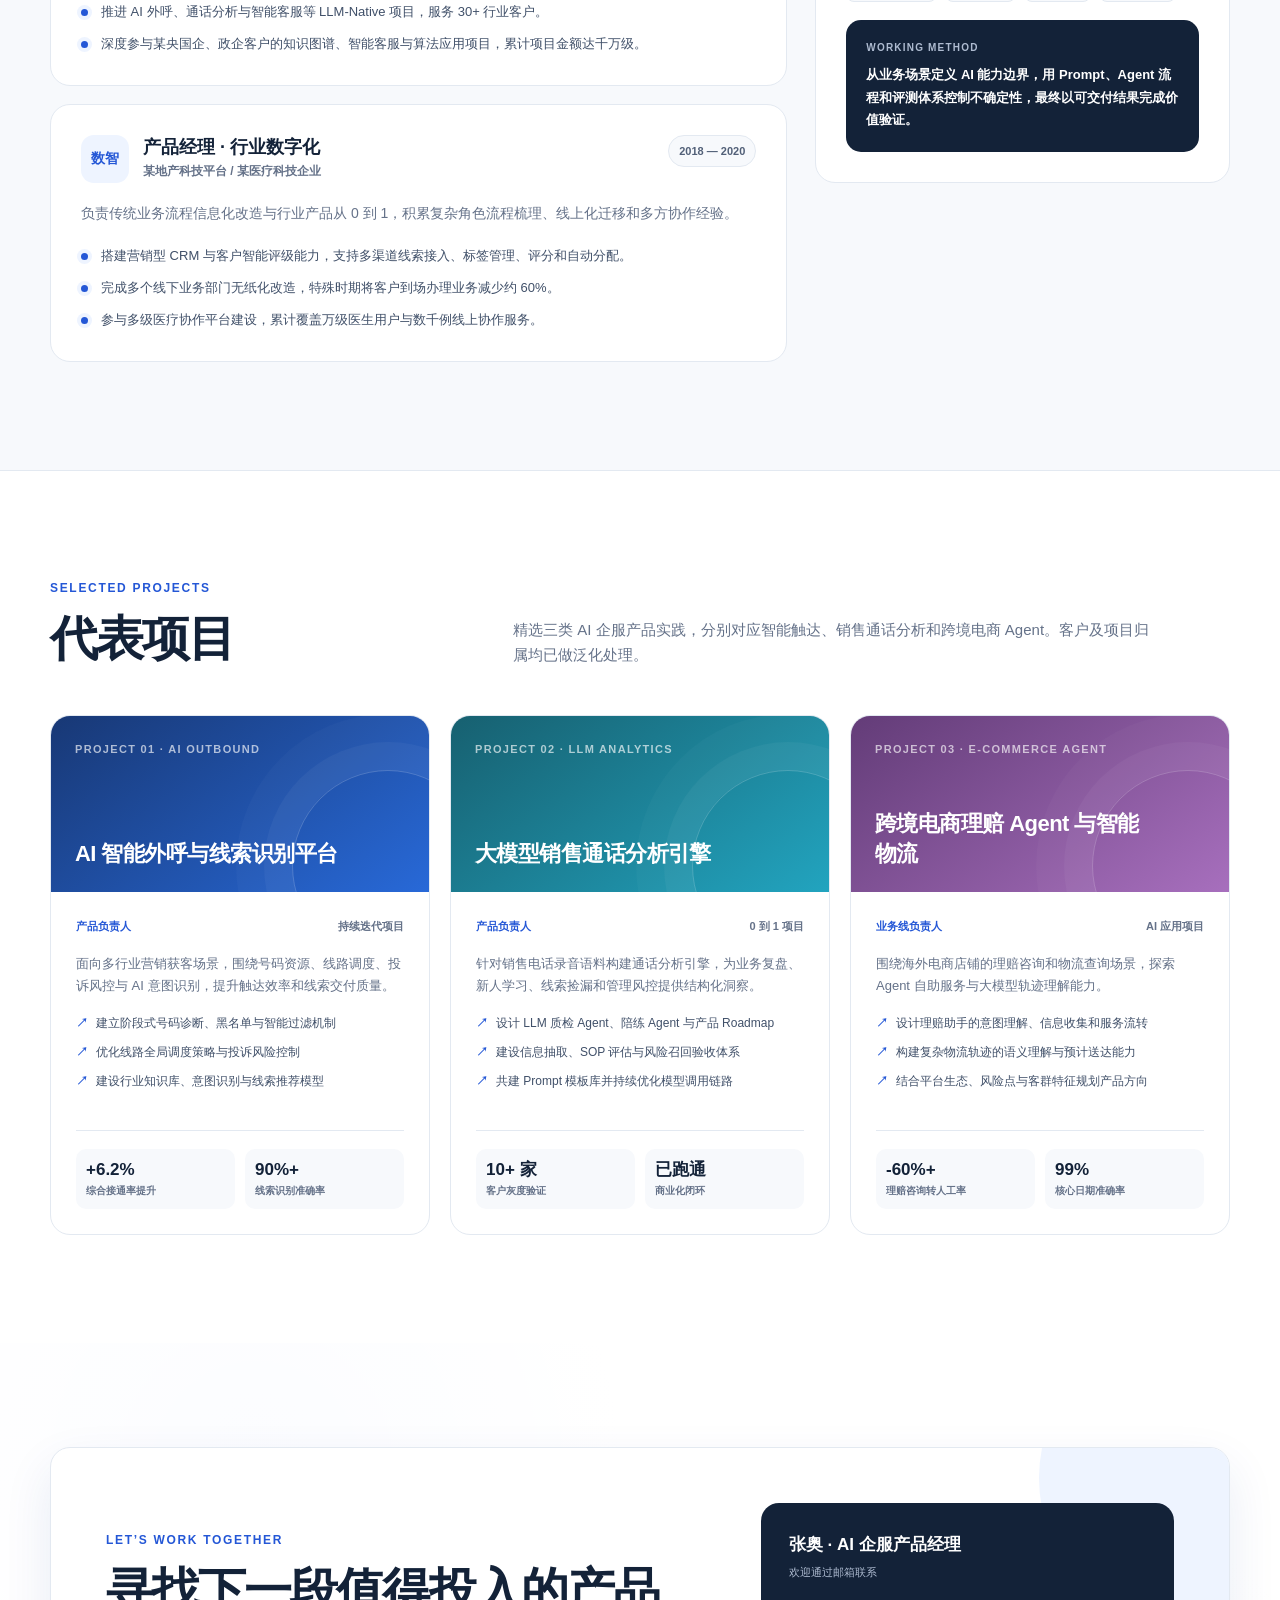
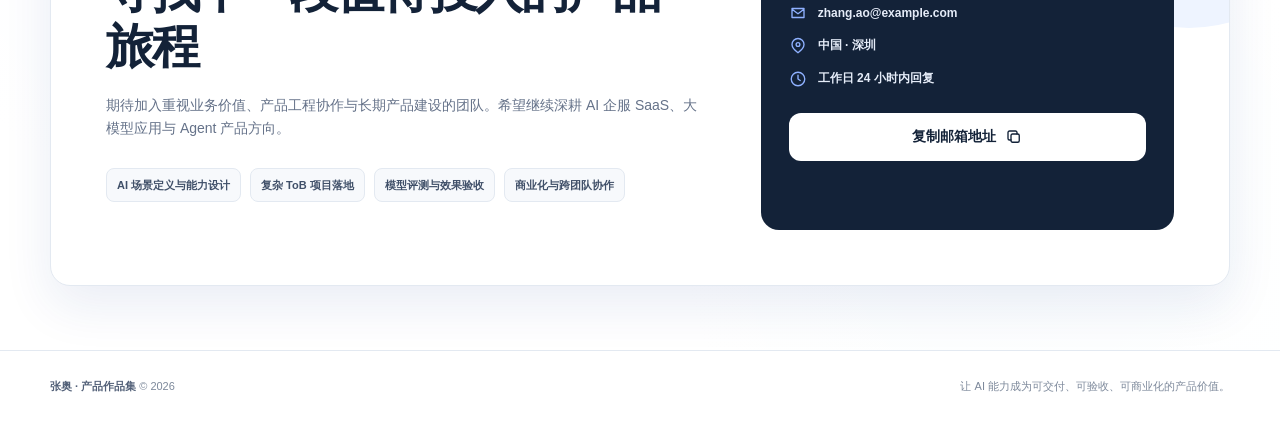
==== commit 397300df: "Update product manager portfolio with AI enterprise profile" ====
--- a/product-manager-portfolio/index.html
+++ b/product-manager-portfolio/index.html
@@ -3,8 +3,8 @@
 <head>
   <meta charset="UTF-8">
   <meta name="viewport" content="width=device-width, initial-scale=1.0">
-  <meta name="description" content="互联网产品经理张奥的个人作品集主页">
-  <title>张奥｜互联网产品经理作品集</title>
+  <meta name="description" content="AI 企服产品经理张奥的个人作品集主页">
+  <title>张奥｜AI 企服产品经理作品集</title>
   <style>
     :root {
       --ink: #132238;
@@ -670,6 +670,7 @@
 
     .skill-panel {
       padding: 30px;
+      align-self: start;
     }
 
     .skill-panel h3 {
@@ -1325,12 +1326,12 @@
       <div class="container hero-grid">
         <div class="hero-copy reveal">
           <p class="eyebrow">
-            Internet Product Manager
+            AI Enterprise Product Manager
             <span class="availability">开放新机会</span>
           </p>
-          <h1>把复杂问题，做成<span>简单产品</span>。</h1>
+          <h1>让 AI 能力，变成<span>可交付产品</span>。</h1>
           <p class="hero-lead">
-            你好，我是张奥，一名拥有 6 年经验的互联网产品经理。专注用户增长、内容分发与会员商业化，擅长从业务目标出发，连接用户洞察、数据策略与跨团队协作。
+            你好，我是张奥，一名拥有 7 年+ ToB 产品经验的 AI 企服产品经理。专注大模型应用、Agent 协作、智能触达、CRM 与智能客服，擅长把不确定的模型能力转化为可验收、可交付、可商业化的业务价值。
           </p>
           <div class="hero-actions">
             <a class="button button-primary" href="#projects">
@@ -1345,7 +1346,7 @@
           <div class="meta-row">
             <span class="meta-item">
               <svg class="icon" viewBox="0 0 24 24" aria-hidden="true"><path d="M20 10c0 5-8 11-8 11S4 15 4 10a8 8 0 1 1 16 0z"/><circle cx="12" cy="10" r="2.5"/></svg>
-              中国 · 上海
+              中国 · 深圳
             </span>
             <span class="meta-item">
               <svg class="icon" viewBox="0 0 24 24" aria-hidden="true"><path d="M4 5h16v14H4zM4 7l8 6 8-6"/></svg>
@@ -1353,7 +1354,7 @@
             </span>
             <span class="meta-item">
               <svg class="icon" viewBox="0 0 24 24" aria-hidden="true"><circle cx="12" cy="12" r="9"/><path d="M12 7v5l3 2"/></svg>
-              6 年产品经验
+              7 年+ 产品经验
             </span>
           </div>
         </div>
@@ -1366,10 +1367,10 @@
             </div>
             <div class="profile-quote">
               <span class="quote-mark">“</span>
-              <p>产品不是功能的集合，而是对真实问题的一次清晰回答。</p>
+              <p>AI 产品的价值，不在模型有多强，而在业务结果能否稳定交付。</p>
               <div class="profile-signature">
                 <strong>张奥</strong>
-                <span>互联网产品经理 · 用户增长 / 内容产品</span>
+                <span>AI 企服产品经理 · Agent / SaaS / CRM</span>
               </div>
             </div>
           </div>
@@ -1379,10 +1380,10 @@
 
     <div class="container stats-strip reveal" aria-label="核心成果数据">
       <div class="stats-grid">
-        <div class="stat"><strong class="stat-value">6 年</strong><span class="stat-label">互联网产品经验</span></div>
-        <div class="stat"><strong class="stat-value">3,200 万</strong><span class="stat-label">累计服务用户规模</span></div>
-        <div class="stat"><strong class="stat-value">18 个</strong><span class="stat-label">主导上线项目</span></div>
-        <div class="stat"><strong class="stat-value">+34%</strong><span class="stat-label">核心业务峰值增长</span></div>
+        <div class="stat"><strong class="stat-value">7 年+</strong><span class="stat-label">ToB 产品经验</span></div>
+        <div class="stat"><strong class="stat-value">30+ 行业</strong><span class="stat-label">AI 触达业务覆盖</span></div>
+        <div class="stat"><strong class="stat-value">千万级</strong><span class="stat-label">复杂项目交付经验</span></div>
+        <div class="stat"><strong class="stat-value">90%+</strong><span class="stat-label">AI 线索识别准确率</span></div>
       </div>
     </div>
 
@@ -1393,7 +1394,7 @@
             <span class="section-kicker">Experience & Capabilities</span>
             <h2>经历与核心能力</h2>
           </div>
-          <p>围绕用户价值与业务结果开展产品工作，从问题定义、方案设计到数据复盘，建立可持续迭代的产品闭环。</p>
+          <p>覆盖 AI 产品规划、模型能力设计、复杂业务流程抽象与政企项目交付，能够连接算法、研发、销售和客户，推动产品从概念验证走向规模化应用。</p>
         </div>
 
         <div class="experience-layout">
@@ -1401,42 +1402,63 @@
             <article class="experience-card reveal">
               <div class="experience-head">
                 <div class="company">
-                  <div class="company-logo">星河</div>
+                  <div class="company-logo">跨境</div>
                   <div>
-                    <h3>高级产品经理 · 用户增长</h3>
-                    <p>星河互动科技</p>
+                    <h3>资深产品经理 · AI 电商与物流</h3>
+                    <p>某跨境电商 SaaS 平台</p>
                   </div>
                 </div>
-                <span class="date-pill">2023.04 — 至今</span>
+                <span class="date-pill">2025 — 2026</span>
               </div>
               <p class="experience-summary">
-                负责内容社区增长产品线，带领 8 人跨职能项目组，围绕新用户承接、内容消费与用户召回搭建增长体系。
+                负责海外电商平台保险与物流查询业务线，围绕平台生态、客户风险和 AI 应用机会输出业务规划与产品方案。
               </p>
               <ul class="achievement-list">
-                <li>重构新用户首周成长路径，将次日留存率从 32.8% 提升至 41.6%，累计覆盖 1,200 万新用户。</li>
-                <li>主导用户分层与智能触达平台建设，召回活动人均产出提升 27%，月度节约运营工时约 160 小时。</li>
-                <li>建立增长实验规范与指标看板，将实验决策周期由 14 天缩短至 6 天，季度有效实验率提升至 68%。</li>
+                <li>上线基于 AI Agent 的保险理赔助手，将店铺理赔咨询转人工率降低 60% 以上。</li>
+                <li>设计基于大模型理解物流轨迹的预计送达能力，核心日期准确率达到 99%。</li>
+                <li>通过生态调研、风险分析与竞品研究，形成保险和物流工具业务的可落地发展规划。</li>
               </ul>
             </article>
 
             <article class="experience-card reveal">
               <div class="experience-head">
                 <div class="company">
-                  <div class="company-logo">知序</div>
+                  <div class="company-logo">AI</div>
                   <div>
-                    <h3>产品经理 · 内容与商业化</h3>
-                    <p>知序网络科技</p>
+                    <h3>高级产品经理 · 智能触达业务负责人</h3>
+                    <p>某上市 AI 营销科技企业</p>
                   </div>
                 </div>
-                <span class="date-pill">2020.07 — 2023.03</span>
+                <span class="date-pill">2020 — 2025</span>
               </div>
               <p class="experience-summary">
-                负责内容推荐、创作者工具及会员业务，持续提升内容供给质量、消费效率和用户付费意愿。
+                负责智能触达产品线规划与日常迭代，主导大模型智能话术、通话分析、号码治理及多个复杂解决方案项目。
               </p>
               <ul class="achievement-list">
-                <li>完成首页推荐流策略与交互改版，人均内容浏览量提升 19%，优质内容曝光占比提升 23%。</li>
-                <li>从 0 到 1 设计会员权益体系，上线首年付费用户突破 42 万，续费率稳定在 61%。</li>
-                <li>搭建创作者数据中心与选题助手，月活跃创作者数量增长 35%，内容发布效率提升 22%。</li>
+                <li>主导两条产品线及多个独立交付项目，覆盖 SaaS、混合云和私有化等交付模式。</li>
+                <li>推进 AI 外呼、通话分析与智能客服等 LLM-Native 项目，服务 30+ 行业客户。</li>
+                <li>深度参与某央国企、政企客户的知识图谱、智能客服与算法应用项目，累计项目金额达千万级。</li>
+              </ul>
+            </article>
+
+            <article class="experience-card reveal">
+              <div class="experience-head">
+                <div class="company">
+                  <div class="company-logo">数智</div>
+                  <div>
+                    <h3>产品经理 · 行业数字化</h3>
+                    <p>某地产科技平台 / 某医疗科技企业</p>
+                  </div>
+                </div>
+                <span class="date-pill">2018 — 2020</span>
+              </div>
+              <p class="experience-summary">
+                负责传统业务流程信息化改造与行业产品从 0 到 1，积累复杂角色流程梳理、线上化迁移和多方协作经验。
+              </p>
+              <ul class="achievement-list">
+                <li>搭建营销型 CRM 与客户智能评级能力，支持多渠道线索接入、标签管理、评分和自动分配。</li>
+                <li>完成多个线下业务部门无纸化改造，特殊时期将客户到场办理业务减少约 60%。</li>
+                <li>参与多级医疗协作平台建设，累计覆盖万级医生用户与数千例线上协作服务。</li>
               </ul>
             </article>
           </div>
@@ -1446,40 +1468,40 @@
             <p>能力数值仅用于页面展示，不代表标准化测评结果。</p>
             <div class="skill-list">
               <div class="skill-line">
-                <div class="skill-label"><span>产品规划与需求管理</span><span>92%</span></div>
+                <div class="skill-label"><span>AI 产品规划与 Agent 设计</span><span>94%</span></div>
+                <div class="skill-track"><div class="skill-fill" style="--level:94%"></div></div>
+              </div>
+              <div class="skill-line">
+                <div class="skill-label"><span>ToB / ToG 复杂方案设计</span><span>92%</span></div>
                 <div class="skill-track"><div class="skill-fill" style="--level:92%"></div></div>
               </div>
               <div class="skill-line">
-                <div class="skill-label"><span>用户研究与体验设计</span><span>88%</span></div>
-                <div class="skill-track"><div class="skill-fill" style="--level:88%"></div></div>
-              </div>
-              <div class="skill-line">
-                <div class="skill-label"><span>数据分析与增长实验</span><span>90%</span></div>
+                <div class="skill-label"><span>模型评测与效果验收</span><span>90%</span></div>
                 <div class="skill-track"><div class="skill-fill" style="--level:90%"></div></div>
               </div>
               <div class="skill-line">
-                <div class="skill-label"><span>跨团队项目推进</span><span>86%</span></div>
-                <div class="skill-track"><div class="skill-fill" style="--level:86%"></div></div>
+                <div class="skill-label"><span>商业化与跨团队交付</span><span>88%</span></div>
+                <div class="skill-track"><div class="skill-fill" style="--level:88%"></div></div>
               </div>
             </div>
 
             <div class="tool-block">
               <strong>常用工具与方法</strong>
               <div class="tag-list">
-                <span class="tag">Figma</span>
-                <span class="tag">Axure</span>
-                <span class="tag">SQL</span>
-                <span class="tag">Tableau</span>
-                <span class="tag">A/B Test</span>
-                <span class="tag">用户访谈</span>
-                <span class="tag">增长模型</span>
-                <span class="tag">敏捷协作</span>
+                <span class="tag">Prompt 策略</span>
+                <span class="tag">Agent 编排</span>
+                <span class="tag">RAG 知识库</span>
+                <span class="tag">模型评测</span>
+                <span class="tag">SaaS / 私有化</span>
+                <span class="tag">POC 验证</span>
+                <span class="tag">ROI 评估</span>
+                <span class="tag">商业化设计</span>
               </div>
             </div>
 
             <div class="method-card">
               <span>Working Method</span>
-              <p>先定义问题与成功标准，再组织方案；用小步实验降低不确定性，用数据和用户反馈完成决策闭环。</p>
+              <p>从业务场景定义 AI 能力边界，用 Prompt、Agent 流程和评测体系控制不确定性，最终以可交付结果完成价值验证。</p>
             </div>
           </aside>
         </div>
@@ -1493,66 +1515,66 @@
             <span class="section-kicker">Selected Projects</span>
             <h2>代表项目</h2>
           </div>
-          <p>精选三类互联网产品实践，分别对应用户增长、内容分发和会员商业化。</p>
+          <p>精选三类 AI 企服产品实践，分别对应智能触达、销售通话分析和跨境电商 Agent。客户及项目归属均已做泛化处理。</p>
         </div>
 
         <div class="projects-grid">
           <article class="project-card reveal">
             <div class="project-cover">
-              <span class="project-index">PROJECT 01 · GROWTH</span>
-              <h3>星河用户增长与智能触达平台</h3>
+              <span class="project-index">PROJECT 01 · AI OUTBOUND</span>
+              <h3>AI 智能外呼与线索识别平台</h3>
             </div>
             <div class="project-body">
-              <div class="project-role"><strong>产品负责人</strong><span>2024 · 8 个月</span></div>
-              <p>面对触达渠道分散、运营配置成本高和效果归因困难的问题，搭建面向运营团队的一站式增长工作台。</p>
+              <div class="project-role"><strong>产品负责人</strong><span>持续迭代项目</span></div>
+              <p>面向多行业营销获客场景，围绕号码资源、线路调度、投诉风控与 AI 意图识别，提升触达效率和线索交付质量。</p>
               <ul class="project-points">
-                <li>统一人群圈选、策略编排与多渠道触达能力</li>
-                <li>设计用户分层标签和自动化生命周期旅程</li>
-                <li>建立活动归因、实验对照和实时预警机制</li>
+                <li>建立阶段式号码诊断、黑名单与智能过滤机制</li>
+                <li>优化线路全局调度策略与投诉风险控制</li>
+                <li>建设行业知识库、意图识别与线索推荐模型</li>
               </ul>
               <div class="project-results">
-                <div class="result-box"><strong>+27%</strong><span>召回活动人均产出</span></div>
-                <div class="result-box"><strong>-48%</strong><span>活动配置耗时</span></div>
+                <div class="result-box"><strong>+6.2%</strong><span>综合接通率提升</span></div>
+                <div class="result-box"><strong>90%+</strong><span>线索识别准确率</span></div>
               </div>
             </div>
           </article>
 
           <article class="project-card reveal">
             <div class="project-cover">
-              <span class="project-index">PROJECT 02 · CONTENT</span>
-              <h3>知序内容推荐流体验升级</h3>
+              <span class="project-index">PROJECT 02 · LLM ANALYTICS</span>
+              <h3>大模型销售通话分析引擎</h3>
             </div>
             <div class="project-body">
-              <div class="project-role"><strong>核心产品经理</strong><span>2022 · 5 个月</span></div>
-              <p>针对推荐内容同质化、探索效率低的问题，通过内容结构、反馈机制和策略协同优化用户消费体验。</p>
+              <div class="project-role"><strong>产品负责人</strong><span>0 到 1 项目</span></div>
+              <p>针对销售电话录音语料构建通话分析引擎，为业务复盘、新人学习、线索捡漏和管理风控提供结构化洞察。</p>
               <ul class="project-points">
-                <li>重构首页信息层级和沉浸式内容卡片</li>
-                <li>补充负反馈、兴趣探索与内容质量信号</li>
-                <li>联合算法团队制定分层实验和评估指标</li>
+                <li>设计 LLM 质检 Agent、陪练 Agent 与产品 Roadmap</li>
+                <li>建设信息抽取、SOP 评估与风险召回验收体系</li>
+                <li>共建 Prompt 模板库并持续优化模型调用链路</li>
               </ul>
               <div class="project-results">
-                <div class="result-box"><strong>+19%</strong><span>人均内容浏览量</span></div>
-                <div class="result-box"><strong>+12%</strong><span>7 日用户留存率</span></div>
+                <div class="result-box"><strong>10+ 家</strong><span>客户灰度验证</span></div>
+                <div class="result-box"><strong>已跑通</strong><span>商业化闭环</span></div>
               </div>
             </div>
           </article>
 
           <article class="project-card reveal">
             <div class="project-cover">
-              <span class="project-index">PROJECT 03 · MEMBERSHIP</span>
-              <h3>知序会员体系从 0 到 1 建设</h3>
+              <span class="project-index">PROJECT 03 · E-COMMERCE AGENT</span>
+              <h3>跨境电商理赔 Agent 与智能物流</h3>
             </div>
             <div class="project-body">
-              <div class="project-role"><strong>项目产品经理</strong><span>2021 · 10 个月</span></div>
-              <p>从用户价值与内容供给出发，定义差异化会员权益，完成定价、购买、履约、续费与数据监控全链路设计。</p>
+              <div class="project-role"><strong>业务线负责人</strong><span>AI 应用项目</span></div>
+              <p>围绕海外电商店铺的理赔咨询和物流查询场景，探索 Agent 自助服务与大模型轨迹理解能力。</p>
               <ul class="project-points">
-                <li>完成用户调研、权益组合与价格敏感度测试</li>
-                <li>设计多端购买链路和会员身份感知体系</li>
-                <li>建立权益使用、续费预测与流失召回机制</li>
+                <li>设计理赔助手的意图理解、信息收集和服务流转</li>
+                <li>构建复杂物流轨迹的语义理解与预计送达能力</li>
+                <li>结合平台生态、风险点与客群特征规划产品方向</li>
               </ul>
               <div class="project-results">
-                <div class="result-box"><strong>42 万</strong><span>首年付费用户</span></div>
-                <div class="result-box"><strong>61%</strong><span>会员续费率</span></div>
+                <div class="result-box"><strong>-60%+</strong><span>理赔咨询转人工率</span></div>
+                <div class="result-box"><strong>99%</strong><span>核心日期准确率</span></div>
               </div>
             </div>
           </article>
@@ -1567,18 +1589,18 @@
             <span class="section-kicker">Let’s Work Together</span>
             <h2>寻找下一段值得投入的产品旅程</h2>
             <p>
-              期待加入重视用户价值、鼓励跨职能协作并相信长期主义的团队。希望继续深耕用户增长、内容产品或会员商业化方向。
+              期待加入重视业务价值、产品工程协作与长期产品建设的团队。希望继续深耕 AI 企服 SaaS、大模型应用与 Agent 产品方向。
             </p>
             <ul class="strengths" aria-label="个人优势">
-              <li>业务理解与问题定义</li>
-              <li>复杂项目落地</li>
-              <li>数据驱动决策</li>
-              <li>用户体验意识</li>
+              <li>AI 场景定义与能力设计</li>
+              <li>复杂 ToB 项目落地</li>
+              <li>模型评测与效果验收</li>
+              <li>商业化与跨团队协作</li>
             </ul>
           </div>
 
           <aside class="contact-card">
-            <h3>张奥 · 互联网产品经理</h3>
+            <h3>张奥 · AI 企服产品经理</h3>
             <p>欢迎通过邮箱联系</p>
             <ul class="contact-list">
               <li>
@@ -1587,7 +1609,7 @@
               </li>
               <li>
                 <svg class="icon" viewBox="0 0 24 24" aria-hidden="true"><path d="M20 10c0 5-8 11-8 11S4 15 4 10a8 8 0 1 1 16 0z"/><circle cx="12" cy="10" r="2.5"/></svg>
-                中国 · 上海
+                中国 · 深圳
               </li>
               <li>
                 <svg class="icon" viewBox="0 0 24 24" aria-hidden="true"><circle cx="12" cy="12" r="9"/><path d="M12 7v5l3 2"/></svg>
@@ -1608,7 +1630,7 @@
   <footer>
     <div class="container footer-wrap">
       <span><strong>张奥 · 产品作品集</strong> © 2026</span>
-      <span>以用户价值连接产品设计与业务增长。</span>
+      <span>让 AI 能力成为可交付、可验收、可商业化的产品价值。</span>
     </div>
   </footer>
 
